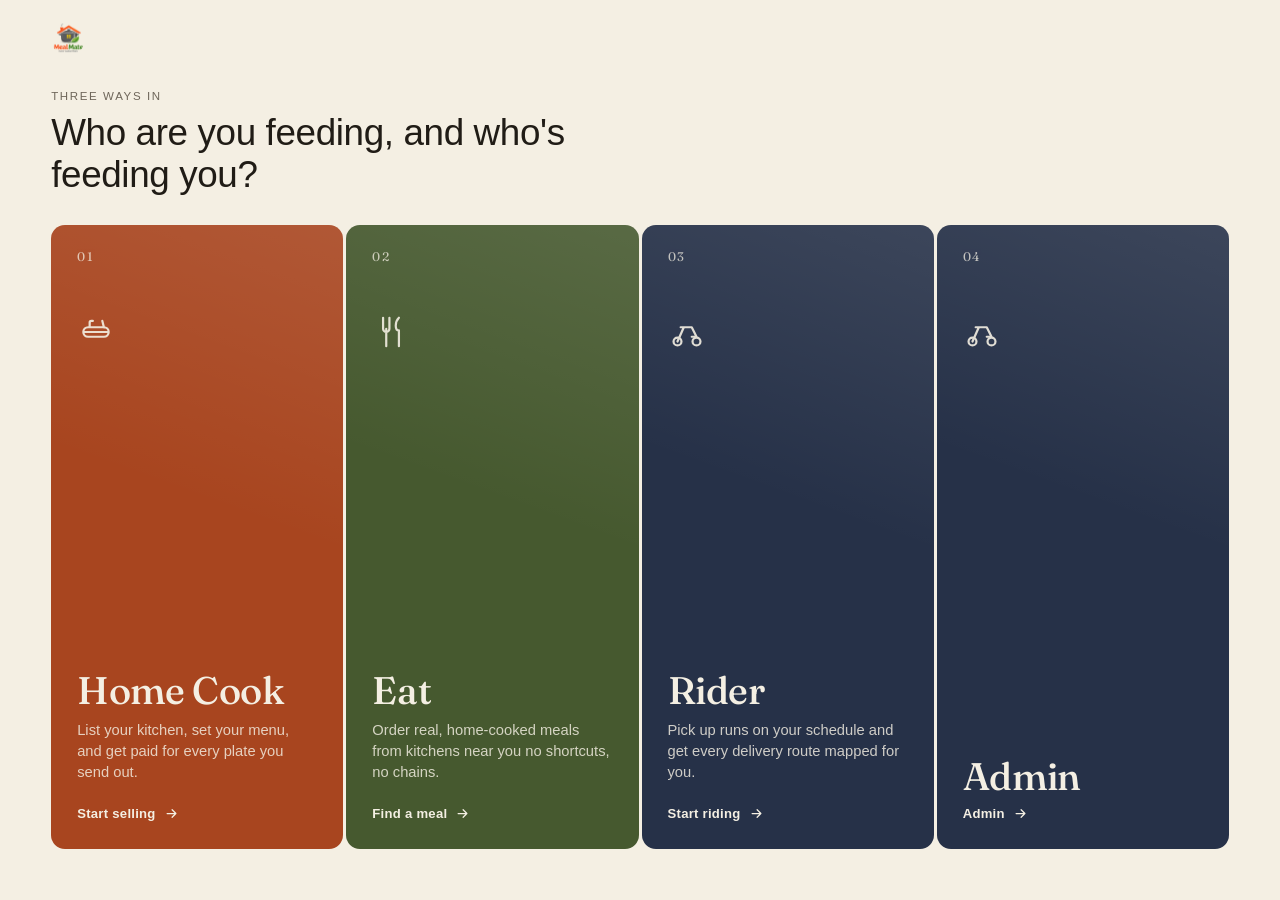
==== link.html @ eeceaa83 "MealMate initial commit" ====
<!DOCTYPE html>
<html lang="en">
<head>
    <meta charset="UTF-8" />
    <meta name="viewport" content="width=device-width, initial-scale=1.0" />
    <title>MealMate — Choose your side of the table 🍽</title>
    <link rel="preconnect" href="https://fonts.googleapis.com" />
    <link rel="preconnect" href="https://fonts.gstatic.com" crossorigin />
    <link href="https://fonts.googleapis.com/css2?family=Fraunces:opsz,wght@9..144,400;9..144,500;9..144,600&family=Inter:wght@400;500;600;700&display=swap" rel="stylesheet" />
    <link rel="stylesheet" href="Link.css">
</head>
<body>

<header>
  <div class="logo">
    <a href="index.html"><img src="MealMate Logo.svg" alt="" class="logo-mark"></a>
    <!-- <span class="logo-word">MealMate</span> -->
  </div>
  <!-- <nav><a href="#about">About Us</a></nav> -->
</header>

<div class="intro">
  <div class="eyebrow">Three ways in</div>
  <h1>Who are you feeding, and who's feeding you?</h1>
</div>

<div class="panels">

  <a class="panel panel--cook" href="home-cook.html">
    <span class="num">01</span>
    <span class="icon" aria-hidden="true">
      <svg viewBox="0 0 24 24" fill="none" stroke="currentColor" stroke-width="1.4"><path d="M4 12h16M4 12a3 3 0 0 0 3 3h10a3 3 0 0 0 3-3M4 12a3 3 0 0 1 3-3h10a3 3 0 0 1 3 3M8 9V6a1 1 0 0 1 1-1h1M16 5l1 4" stroke-linecap="round" stroke-linejoin="round"/></svg>
    </span>
    <h2>Home Cook</h2>
    <p>List your kitchen, set your menu, and get paid for every plate you send out.</p>
    <span class="cta">Start selling
      <svg viewBox="0 0 24 24" fill="none" stroke="currentColor" stroke-width="2"><path d="M5 12h14M13 6l6 6-6 6" stroke-linecap="round" stroke-linejoin="round"/></svg>
    </span>
  </a>

  <a class="panel panel--eat" href="Register.html">
    <span class="num">02</span>
    <span class="icon" aria-hidden="true">
      <svg viewBox="0 0 24 24" fill="none" stroke="currentColor" stroke-width="1.4"><path d="M7 3v7a2 2 0 0 0 4 0V3M9 10v11M17 3c-1.5 1.5-2 3-2 5s1 3 2 3v10" stroke-linecap="round" stroke-linejoin="round"/></svg>
    </span>
    <h2>Eat</h2>
    <p>Order real, home-cooked meals from kitchens near you  no shortcuts, no chains.</p>
    <span class="cta">Find a meal
      <svg viewBox="0 0 24 24" fill="none" stroke="currentColor" stroke-width="2"><path d="M5 12h14M13 6l6 6-6 6" stroke-linecap="round" stroke-linejoin="round"/></svg>
    </span>
  </a>

  <a class="panel panel--ride" href="Rider.html">
    <span class="num">03</span>
    <span class="icon" aria-hidden="true">
      <svg viewBox="0 0 24 24" fill="none" stroke="currentColor" stroke-width="1.4"><circle cx="6" cy="18" r="2.5"/><circle cx="18" cy="18" r="2.5"/><path d="M6 18l4-9h5l3 6h-3M10 9H8" stroke-linecap="round" stroke-linejoin="round"/></svg>
    </span>
    <h2>Rider</h2>
    <p>Pick up runs on your schedule and get every delivery route mapped for you.</p>
    <span class="cta">Start riding
      <svg viewBox="0 0 24 24" fill="none" stroke="currentColor" stroke-width="2"><path d="M5 12h14M13 6l6 6-6 6" stroke-linecap="round" stroke-linejoin="round"/></svg>
    </span>
  </a>

  <a class="panel panel--ride" href="Customer.html">
    <span class="num">04</span>
    <span class="icon" aria-hidden="true">
      <svg viewBox="0 0 24 24" fill="none" stroke="currentColor" stroke-width="1.4"><circle cx="6" cy="18" r="2.5"/><circle cx="18" cy="18" r="2.5"/><path d="M6 18l4-9h5l3 6h-3M10 9H8" stroke-linecap="round" stroke-linejoin="round"/></svg>
    </span>
    <h2>Admin</h2>
    <!-- <p>Pick up runs on your schedule and get every delivery route mapped for you.</p> -->
    <span class="cta">Admin
      <svg viewBox="0 0 24 24" fill="none" stroke="currentColor" stroke-width="2"><path d="M5 12h14M13 6l6 6-6 6" stroke-linecap="round" stroke-linejoin="round"/></svg>
    </span>
  </a>

</div>

<!-- <footer>MealMate — Cook it, Eat it, Ride it.</footer> -->

</body>
</html>
---- Link.css ----
:root{
    --home-cook-link: "home-cook.html";
    --eat-link: "eat.html";
    --rider-link: "rider.html";
  }

  *{ margin:0; padding:0; box-sizing:border-box; }

  :root{
    --cream:      #F4EFE3;
    --cream-2:    #ECE5D4;
    --ink:        #201C16;
    --ink-soft:   #6E665A;
    --cook:       #A8451F;   
    --cook-deep:  #7E3216;
    --eat:        #46592F;  
    --eat-deep:   #313F20;
    --ride:       #263148;  
    --ride-deep:  #1A2233;
  }

  html,body{ 
    height:100%; 
  }

  body{
    background: var(--cream);
    color: var(--ink);
    font-family: Arial, Helvetica, sans-serif;
    display:flex;
    flex-direction:column;
    min-height:100vh;
    overflow-x:hidden;
  }

  a{ 
    text-decoration:none;
    color:inherit;
  }

  /* Header */
  header{
    display:flex;
    align-items:center;
    justify-content:space-between;
    padding: 22px clamp(20px, 4vw, 56px);
    background: var(--cream);
  }

  .logo{
    display:flex;
    align-items:center;
    gap:10px;
  }

  .logo-mark{
    width:34px; height:34px;
    border-radius:50%;
    flex-shrink:0;
  }

  .logo-word{
    font-family: Arial, Helvetica, sans-serif;
    font-weight:600;
    font-size:1.35rem;
    letter-spacing:-0.01em;
  }

  nav a{
    font-size:0.85rem;
    font-weight:500;
    color: var(--ink-soft);
    border-bottom:1px solid transparent;
    transition: border-color .2s ease, color .2s ease;
  }
  
  nav a:hover{ 
    color:var(--ink); 
    border-color: 
    var(--ink); 
  }



  /* Intro strip */
  .intro{
    padding: 8px clamp(20px, 4vw, 56px) 28px;
    max-width: 640px;
  }
  .intro .eyebrow{
    font-size:0.72rem;
    letter-spacing:0.14em;
    text-transform:uppercase;
    color: var(--ink-soft);
    margin-bottom:10px;
  }
  .intro h1{
    font-family: Arial, Helvetica, sans-serif;
    font-weight:500;
    font-size: clamp(1.6rem, 3vw, 2.3rem);
    line-height:1.15;
    letter-spacing:-0.01em;
  }


  /* Three-way panel row */
  .panels{
    flex:1;
    display:flex;
    flex-direction:row;
    gap: 3px;
    padding: 0 clamp(20px, 4vw, 56px) clamp(20px, 4vw, 56px);
    min-height: 480px;
  }

  .panel{
    position:relative;
    flex: 1;
    display:flex;
    flex-direction:column;
    justify-content:flex-end;
    padding: 28px 26px;
    border-radius: 14px;
    overflow:hidden;
    color: var(--cream);
    cursor:pointer;
    transition: flex-grow .5s cubic-bezier(.22,1,.36,1), background-color .4s ease;
    isolation:isolate;
  }

  .panel::before{
    content:"";
    position:absolute; inset:0;
    background: linear-gradient(200deg, rgba(255,255,255,0.10), transparent 45%);
    z-index:0;
  }

  .panel .num{
    position:absolute;
    top:24px; left:26px;
    font-family:'Fraunces', serif;
    font-size:0.78rem;
    letter-spacing:0.12em;
    text-transform:uppercase;
    opacity:0.75;
  }

  .panel .icon{
    width:38px; height:38px;
    margin-bottom:auto;
    margin-top:60px;
    opacity:0.9;
  }

  .panel .icon svg{ 
    width:100%; 
    height:100%;
  }

  .panel h2{
    font-family:'Fraunces', serif;
    font-weight:500;
    font-size: clamp(1.5rem, 3.4vw, 2.4rem);
    line-height:1;
    letter-spacing:-0.01em;
    margin-bottom:10px;
  }

  .panel p{
    font-size:0.92rem;
    line-height:1.45;
    color: rgba(244,239,227,0.82);
    max-width: 30ch;
    margin-bottom: 22px;
  }

  .panel .cta{
    display:inline-flex;
    align-items:center;
    gap:8px;
    font-size:0.82rem;
    font-weight:600;
    letter-spacing:0.02em;
  }

  .panel .cta svg{
    width:15px; height:15px;
    transition: transform .3s ease;
  }
  .panel:hover .cta svg, .panel:focus-visible .cta svg{ transform: translateX(5px); }

  .panel--cook{ background: var(--cook); }
  .panel--eat{  background: var(--eat); }
  .panel--ride{ background: var(--ride); }

  .panel--cook:hover, .panel--cook:focus-visible{ flex-grow: 1.7; background: var(--cook-deep); }
  .panel--eat:hover,  .panel--eat:focus-visible { flex-grow: 1.7; background: var(--eat-deep); }
  .panel--ride:hover, .panel--ride:focus-visible{ flex-grow: 1.7; background: var(--ride-deep); }

  .panel:focus-visible{ outline: 2px solid var(--cream); outline-offset: -6px; }

  footer{
    padding: 16px clamp(20px, 4vw, 56px) 26px;
    font-size:0.75rem;
    color: var(--ink-soft);
  }



  /* Tablet */
  @media (max-width: 1000px){
    .panels{ min-height: 420px; }
    .panel p{ max-width: 24ch; }
  }

  /* Mobile */
  @media (max-width: 720px){
    .panels{
      flex-direction:column;
      min-height: unset;
      gap:10px;
    }
    .panel{
      flex: none;
      min-height: 168px;
      transition: background-color .3s ease;
    }
    .panel:hover, .panel:focus-visible{ flex-grow:0; }
    .panel .icon{ margin-top:20px; }
    .intro{ padding-bottom:18px; }
  }
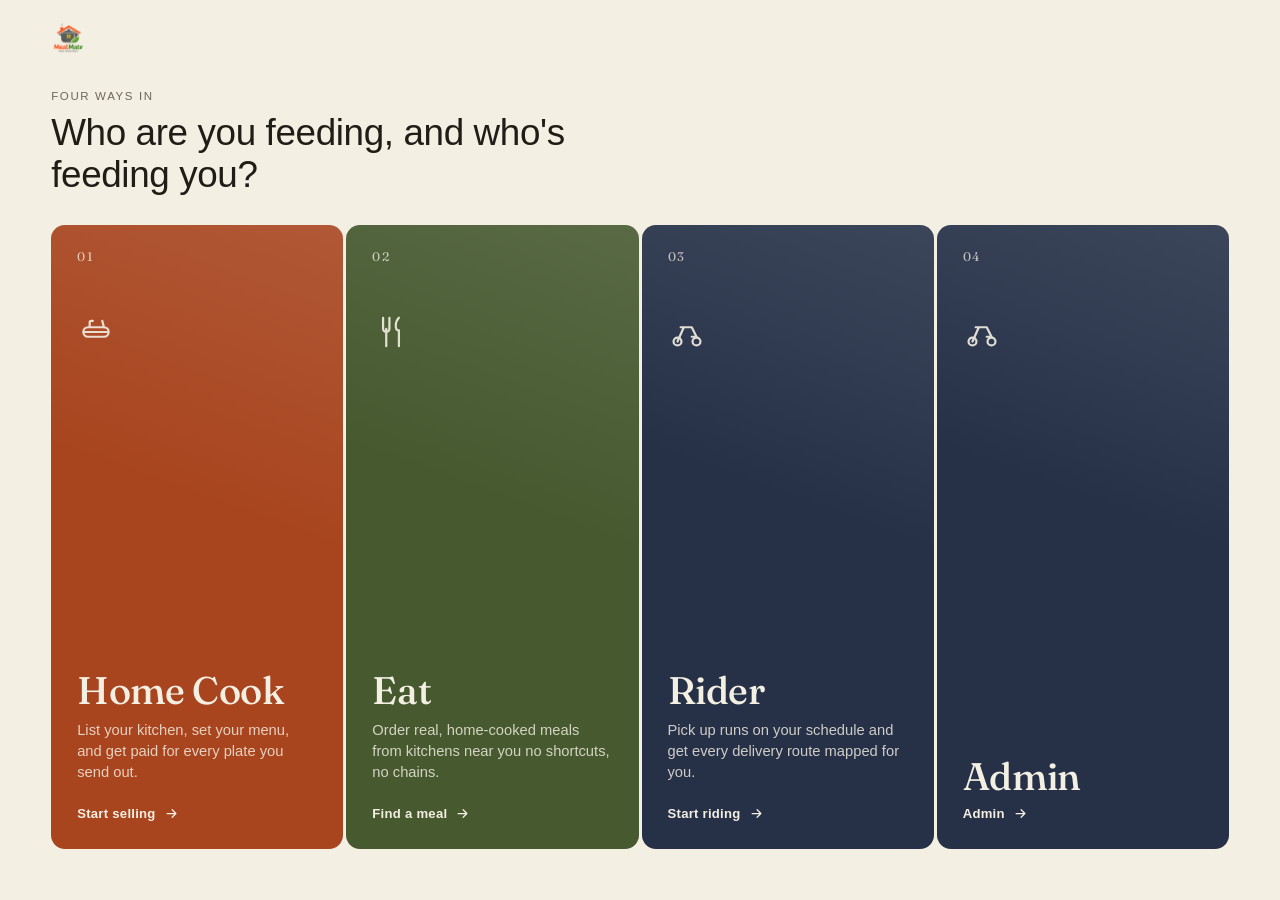
==== commit 63c4f31c: "update text to Four ways in" ====
--- a/link.html
+++ b/link.html
@@ -16,17 +16,17 @@
     <a href="index.html"><img src="MealMate Logo.svg" alt="" class="logo-mark"></a>
     <!-- <span class="logo-word">MealMate</span> -->
   </div>
-  <!-- <nav><a href="#about">About Us</a></nav> -->
+  <!-- <nav><a href="#about">About Us</a></nav> --> 
 </header>
 
 <div class="intro">
-  <div class="eyebrow">Three ways in</div>
+  <div class="eyebrow">Four ways in</div>
   <h1>Who are you feeding, and who's feeding you?</h1>
 </div>
 
 <div class="panels">
 
-  <a class="panel panel--cook" href="home-cook.html">
+  <a class="panel panel--cook" href="Home-Cook.html">
     <span class="num">01</span>
     <span class="icon" aria-hidden="true">
       <svg viewBox="0 0 24 24" fill="none" stroke="currentColor" stroke-width="1.4"><path d="M4 12h16M4 12a3 3 0 0 0 3 3h10a3 3 0 0 0 3-3M4 12a3 3 0 0 1 3-3h10a3 3 0 0 1 3 3M8 9V6a1 1 0 0 1 1-1h1M16 5l1 4" stroke-linecap="round" stroke-linejoin="round"/></svg>
